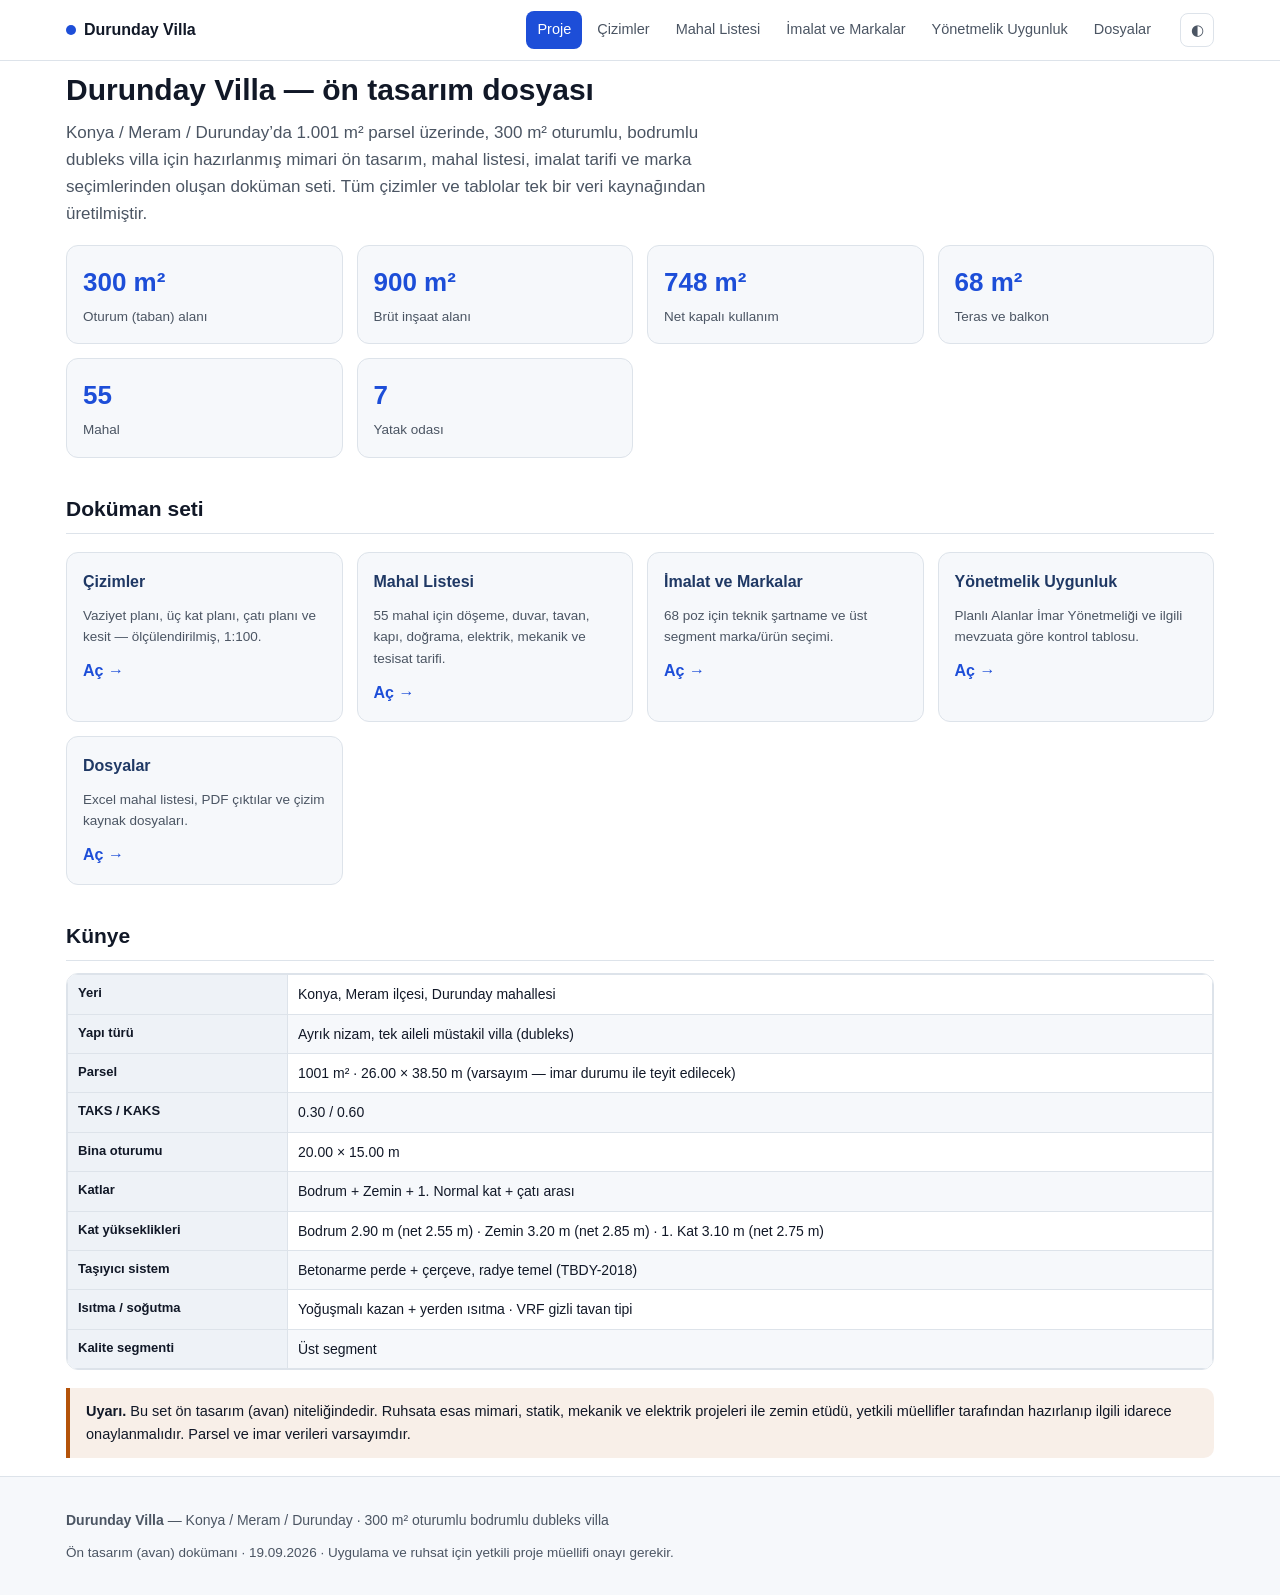
==== docs/index.html @ 6156f406 "Durunday Villa: ön tasarım, çizimler, mahal listesi, imalat + marka seçimleri ve web sitesi - kaynak" ====
<!DOCTYPE html>
<html lang="tr"><head>
<meta charset="utf-8">
<meta name="viewport" content="width=device-width, initial-scale=1">
<title>Proje — Durunday Villa</title>
<meta name="description" content="Konya Meram Durunday&#x27;da 300 m² oturumlu bodrumlu dubleks villa — mimari ön tasarım ve mahal listesi.">
<link rel="stylesheet" href="varlik/stil.css">
<link rel="icon" href="data:image/svg+xml,<svg xmlns='http://www.w3.org/2000/svg' viewBox='0 0 100 100'><text y='.9em' font-size='90'>🏠</text></svg>">
</head><body>
<header class="ust">
  <div class="sarmal ust-ic">
    <a class="marka" href="index.html"><span class="nokta"></span> Durunday Villa</a>
    <nav><a href="index.html" class="aktif">Proje</a>
<a href="cizimler.html">Çizimler</a>
<a href="mahal-listesi.html">Mahal Listesi</a>
<a href="imalat.html">İmalat ve Markalar</a>
<a href="yonetmelik.html">Yönetmelik Uygunluk</a>
<a href="dosyalar.html">Dosyalar</a></nav>
    <button class="tema" onclick="temaDegistir()" title="Açık / koyu tema">◐</button>
  </div>
</header>
<main class="sarmal">
<h1>Durunday Villa — ön tasarım dosyası</h1>
<p class="giris">Konya / Meram / Durunday’da 1.001 m² parsel üzerinde, 300 m² oturumlu, bodrumlu dubleks villa için hazırlanmış mimari ön tasarım, mahal listesi, imalat tarifi ve marka seçimlerinden oluşan doküman seti. Tüm çizimler ve tablolar tek bir veri kaynağından üretilmiştir.</p>
<div class="kartlar">
<div class="kart"><div class="sayi">300 m²</div><div class="etiket">Oturum (taban) alanı</div></div>
<div class="kart"><div class="sayi">900 m²</div><div class="etiket">Brüt inşaat alanı</div></div>
<div class="kart"><div class="sayi">748 m²</div><div class="etiket">Net kapalı kullanım</div></div>
<div class="kart"><div class="sayi">68 m²</div><div class="etiket">Teras ve balkon</div></div>
<div class="kart"><div class="sayi">55</div><div class="etiket">Mahal</div></div>
<div class="kart"><div class="sayi">7</div><div class="etiket">Yatak odası</div></div>
</div>
<h2>Doküman seti</h2><div class="kartlar">
<div class="kart"><h3 style="margin-top:0">Çizimler</h3><p class="kucuk">Vaziyet planı, üç kat planı, çatı planı ve kesit — ölçülendirilmiş, 1:100.</p><a href="cizimler.html">Aç →</a></div>
<div class="kart"><h3 style="margin-top:0">Mahal Listesi</h3><p class="kucuk">55 mahal için döşeme, duvar, tavan, kapı, doğrama, elektrik, mekanik ve tesisat tarifi.</p><a href="mahal-listesi.html">Aç →</a></div>
<div class="kart"><h3 style="margin-top:0">İmalat ve Markalar</h3><p class="kucuk">68 poz için teknik şartname ve üst segment marka/ürün seçimi.</p><a href="imalat.html">Aç →</a></div>
<div class="kart"><h3 style="margin-top:0">Yönetmelik Uygunluk</h3><p class="kucuk">Planlı Alanlar İmar Yönetmeliği ve ilgili mevzuata göre kontrol tablosu.</p><a href="yonetmelik.html">Aç →</a></div>
<div class="kart"><h3 style="margin-top:0">Dosyalar</h3><p class="kucuk">Excel mahal listesi, PDF çıktılar ve çizim kaynak dosyaları.</p><a href="dosyalar.html">Aç →</a></div>
</div>
<h2>Künye</h2><div class="kaydir"><table><tbody>
<tr><th style='width:220px'>Yeri</th><td>Konya, Meram ilçesi, Durunday mahallesi</td></tr>
<tr><th style='width:220px'>Yapı türü</th><td>Ayrık nizam, tek aileli müstakil villa (dubleks)</td></tr>
<tr><th style='width:220px'>Parsel</th><td>1001 m² · 26.00 × 38.50 m (varsayım — imar durumu ile teyit edilecek)</td></tr>
<tr><th style='width:220px'>TAKS / KAKS</th><td>0.30 / 0.60</td></tr>
<tr><th style='width:220px'>Bina oturumu</th><td>20.00 × 15.00 m</td></tr>
<tr><th style='width:220px'>Katlar</th><td>Bodrum + Zemin + 1. Normal kat + çatı arası</td></tr>
<tr><th style='width:220px'>Kat yükseklikleri</th><td>Bodrum 2.90 m (net 2.55 m) · Zemin 3.20 m (net 2.85 m) · 1. Kat 3.10 m (net 2.75 m)</td></tr>
<tr><th style='width:220px'>Taşıyıcı sistem</th><td>Betonarme perde + çerçeve, radye temel (TBDY-2018)</td></tr>
<tr><th style='width:220px'>Isıtma / soğutma</th><td>Yoğuşmalı kazan + yerden ısıtma · VRF gizli tavan tipi</td></tr>
<tr><th style='width:220px'>Kalite segmenti</th><td>Üst segment</td></tr>
</tbody></table></div>
<div class="uyari-kutu"><strong>Uyarı.</strong> Bu set ön tasarım (avan) niteliğindedir. Ruhsata esas mimari, statik, mekanik ve elektrik projeleri ile zemin etüdü, yetkili müellifler tarafından hazırlanıp ilgili idarece onaylanmalıdır. Parsel ve imar verileri varsayımdır.</div>
</main>
<footer class="alt"><div class="sarmal">
  <p><strong>Durunday Villa</strong> — Konya / Meram / Durunday · 300 m² oturumlu bodrumlu dubleks villa</p>
  <p class="kucuk">Ön tasarım (avan) dokümanı · 19.09.2026 · Uygulama ve ruhsat için yetkili proje müellifi onayı gerekir.</p>
</div></footer>
<script>
function temaDegistir(){const k=document.documentElement;const y=k.getAttribute('data-tema')==='koyu'?'acik':'koyu';
 k.setAttribute('data-tema',y);try{localStorage.setItem('tema',y)}catch(e){}}
(function(){try{const t=localStorage.getItem('tema');if(t)document.documentElement.setAttribute('data-tema',t)}catch(e){}})();
function tabloAra(girdi, tabloId){const s=girdi.value.toLocaleLowerCase('tr');
 document.querySelectorAll('#'+tabloId+' tbody tr').forEach(function(tr){
   tr.style.display = tr.textContent.toLocaleLowerCase('tr').indexOf(s)>-1 ? '' : 'none';});}
function katFiltre(btn, kat, tabloId){
 document.querySelectorAll('#'+tabloId+'-sekme .cip').forEach(b=>b.classList.remove('secili'));
 btn.classList.add('secili');
 document.querySelectorAll('#'+tabloId+' tbody tr').forEach(function(tr){
   tr.style.display = (kat==='*'||tr.dataset.kat===kat) ? '' : 'none';});}
</script>
</body></html>
---- docs/varlik/stil.css ----
:root{
  --ze:#ffffff; --ze2:#f6f8fb; --ze3:#eef2f7; --yz:#111827; --yz2:#4b5563;
  --vurgu:#1d4ed8; --vurgu2:#1f3864; --cerceve:#dde3ea; --iyi:#047857; --uyari:#b45309;
}
:root[data-tema="koyu"]{
  --ze:#0f141b; --ze2:#151c25; --ze3:#1c242f; --yz:#e8edf3; --yz2:#9aa7b5;
  --vurgu:#7aa2ff; --vurgu2:#cbd9ff; --cerceve:#26303c; --iyi:#34d399; --uyari:#fbbf24;
}
@media (prefers-color-scheme: dark){ :root:not([data-tema="acik"]){
  --ze:#0f141b; --ze2:#151c25; --ze3:#1c242f; --yz:#e8edf3; --yz2:#9aa7b5;
  --vurgu:#7aa2ff; --vurgu2:#cbd9ff; --cerceve:#26303c; --iyi:#34d399; --uyari:#fbbf24; }}
*{box-sizing:border-box}
html,body{margin:0;padding:0}
body{background:var(--ze);color:var(--yz);font:16px/1.6 -apple-system,BlinkMacSystemFont,"Segoe UI",Roboto,"Helvetica Neue",Arial,sans-serif}
.sarmal{max-width:1180px;margin:0 auto;padding:0 16px}
.ust{position:sticky;top:0;z-index:20;background:var(--ze);border-bottom:1px solid var(--cerceve)}
.ust-ic{display:flex;align-items:center;gap:18px;min-height:60px;flex-wrap:wrap}
.marka{font-weight:700;text-decoration:none;color:var(--yz);white-space:nowrap;display:flex;align-items:center;gap:8px}
.nokta{width:10px;height:10px;border-radius:50%;background:var(--vurgu);display:inline-block}
.ust nav{display:flex;gap:4px;flex-wrap:wrap;margin-left:auto}
.ust nav a{color:var(--yz2);text-decoration:none;padding:7px 11px;border-radius:8px;font-size:14.5px;white-space:nowrap}
.ust nav a:hover{background:var(--ze3);color:var(--yz)}
.ust nav a.aktif{background:var(--vurgu);color:#fff}
.tema{background:none;border:1px solid var(--cerceve);color:var(--yz2);border-radius:8px;
  width:34px;height:34px;cursor:pointer;font-size:15px}
main{padding:28px 0 56px}
h1{font-size:30px;line-height:1.25;margin:10px 0 6px}
h2{font-size:21px;margin:34px 0 12px;padding-bottom:8px;border-bottom:1px solid var(--cerceve)}
h3{font-size:16px;margin:22px 0 8px;color:var(--vurgu2)}
p{margin:10px 0}
.giris{color:var(--yz2);font-size:17px;max-width:70ch}
.kucuk{font-size:13.5px;color:var(--yz2)}
.kartlar{display:grid;grid-template-columns:repeat(auto-fit,minmax(220px,1fr));gap:14px;margin:18px 0}
.kart{background:var(--ze2);border:1px solid var(--cerceve);border-radius:12px;padding:16px}
.kart .sayi{font-size:26px;font-weight:700;color:var(--vurgu)}
.kart .etiket{font-size:13.5px;color:var(--yz2);margin-top:2px}
.kart a{color:var(--vurgu);text-decoration:none;font-weight:600}
.kart a:hover{text-decoration:underline}
table{width:100%;border-collapse:collapse;font-size:14px;background:var(--ze)}
th,td{border:1px solid var(--cerceve);padding:8px 10px;text-align:left;vertical-align:top}
th{background:var(--ze3);font-size:13px}
thead th{position:sticky;top:60px;z-index:5}
tbody tr:nth-child(even){background:var(--ze2)}
td.kod,th.kod{white-space:nowrap;font-weight:700;color:var(--vurgu)}
td.sayi{text-align:right;white-space:nowrap}
.kaydir{overflow-x:auto;border:1px solid var(--cerceve);border-radius:12px}
.kaydir table{border:0}
.araclar{display:flex;gap:10px;flex-wrap:wrap;align-items:center;margin:14px 0}
input[type=search]{flex:1;min-width:220px;padding:9px 12px;border:1px solid var(--cerceve);
  border-radius:9px;background:var(--ze2);color:var(--yz);font-size:15px}
.cip{border:1px solid var(--cerceve);background:var(--ze2);color:var(--yz2);border-radius:999px;
  padding:6px 13px;font-size:13.5px;cursor:pointer}
.cip.secili{background:var(--vurgu);border-color:var(--vurgu);color:#fff}
.rozet{display:inline-block;padding:2px 9px;border-radius:999px;font-size:12.5px;font-weight:600}
.rozet.iyi{background:rgba(4,120,87,.12);color:var(--iyi)}
.rozet.uyari{background:rgba(180,83,9,.14);color:var(--uyari)}
figure{margin:0 0 26px}
figure img{width:100%;height:auto;display:block;background:#fff;border:1px solid var(--cerceve);border-radius:12px}
figcaption{font-size:14px;color:var(--yz2);margin-top:8px;display:flex;gap:10px;flex-wrap:wrap}
figcaption a{color:var(--vurgu)}
.uyari-kutu{background:rgba(180,83,9,.09);border-left:4px solid var(--uyari);
  padding:12px 16px;border-radius:0 10px 10px 0;margin:18px 0;font-size:14.5px}
.alt{border-top:1px solid var(--cerceve);padding:22px 0;color:var(--yz2);font-size:14px;background:var(--ze2)}
.liste{list-style:none;padding:0;margin:14px 0}
.liste li{border:1px solid var(--cerceve);border-radius:11px;padding:13px 15px;margin-bottom:9px;background:var(--ze2);
  display:flex;gap:14px;align-items:center;flex-wrap:wrap}
.liste .ad{font-weight:600}
.liste a{margin-left:auto;color:var(--vurgu);text-decoration:none;font-weight:600;white-space:nowrap}
.marka-hucre{color:var(--vurgu2);font-weight:500}
@media(max-width:700px){ h1{font-size:24px} thead th{position:static} .ust nav{margin-left:0;width:100%} }
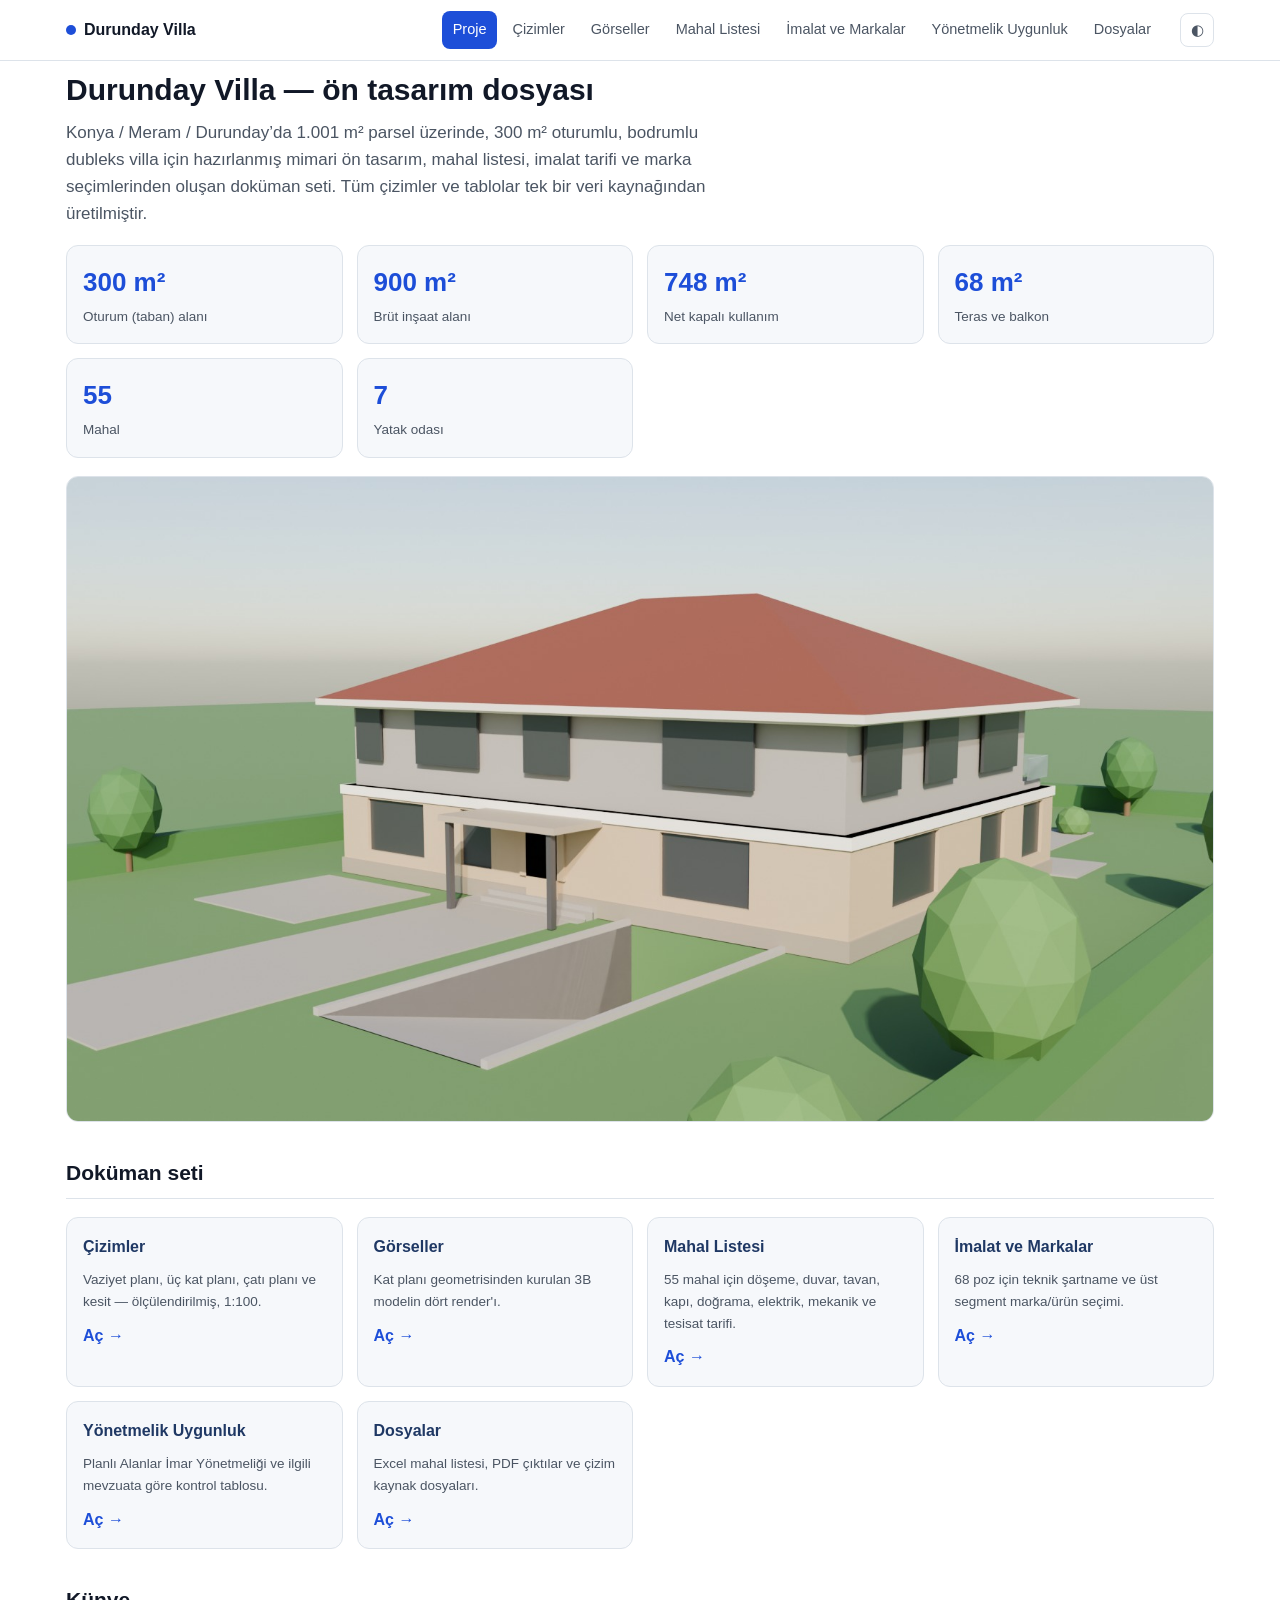
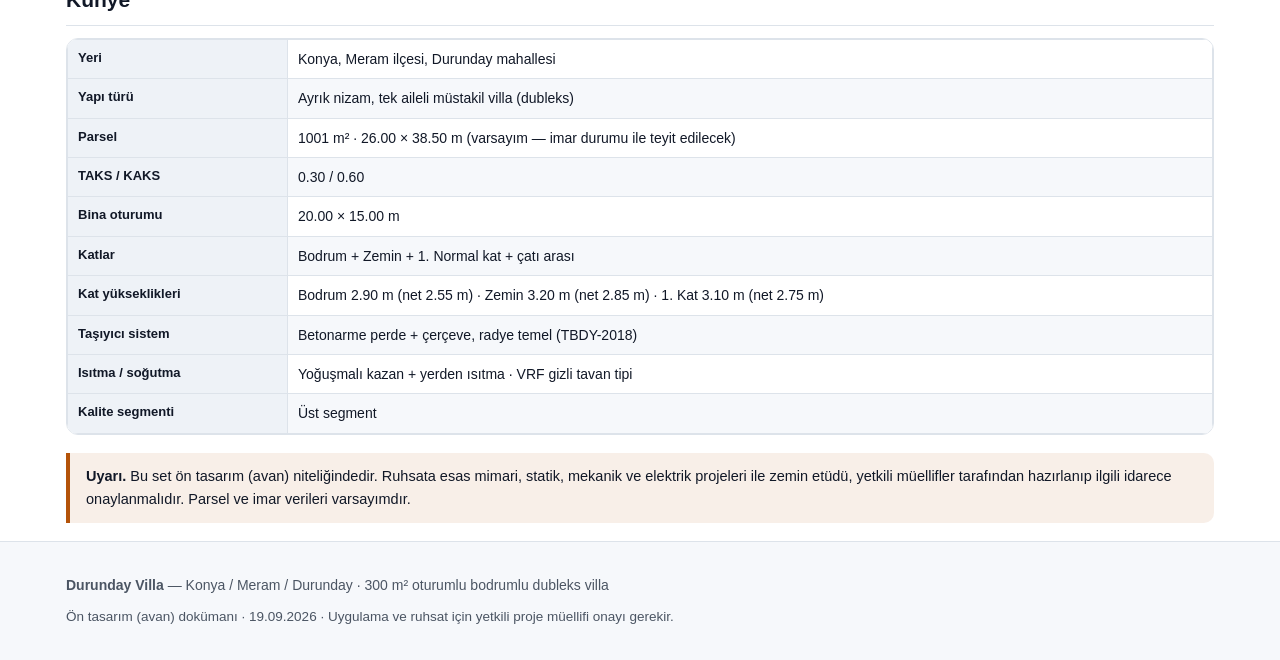
==== commit 08b05b42: "3B render: kaynak/render_3b.py (Blender/Cycles) + dört görsel ve Görseller sayfası - Model veri.py g" ====
--- a/docs/index.html
+++ b/docs/index.html
@@ -12,6 +12,7 @@
     <a class="marka" href="index.html"><span class="nokta"></span> Durunday Villa</a>
     <nav><a href="index.html" class="aktif">Proje</a>
 <a href="cizimler.html">Çizimler</a>
+<a href="render.html">Görseller</a>
 <a href="mahal-listesi.html">Mahal Listesi</a>
 <a href="imalat.html">İmalat ve Markalar</a>
 <a href="yonetmelik.html">Yönetmelik Uygunluk</a>
@@ -30,8 +31,10 @@
 <div class="kart"><div class="sayi">55</div><div class="etiket">Mahal</div></div>
 <div class="kart"><div class="sayi">7</div><div class="etiket">Yatak odası</div></div>
 </div>
+<figure style="margin:18px 0 6px"><img src="varlik/render/giris.jpg" alt="Durunday Villa giriş cephesi"></figure>
 <h2>Doküman seti</h2><div class="kartlar">
 <div class="kart"><h3 style="margin-top:0">Çizimler</h3><p class="kucuk">Vaziyet planı, üç kat planı, çatı planı ve kesit — ölçülendirilmiş, 1:100.</p><a href="cizimler.html">Aç →</a></div>
+<div class="kart"><h3 style="margin-top:0">Görseller</h3><p class="kucuk">Kat planı geometrisinden kurulan 3B modelin dört render&#x27;ı.</p><a href="render.html">Aç →</a></div>
 <div class="kart"><h3 style="margin-top:0">Mahal Listesi</h3><p class="kucuk">55 mahal için döşeme, duvar, tavan, kapı, doğrama, elektrik, mekanik ve tesisat tarifi.</p><a href="mahal-listesi.html">Aç →</a></div>
 <div class="kart"><h3 style="margin-top:0">İmalat ve Markalar</h3><p class="kucuk">68 poz için teknik şartname ve üst segment marka/ürün seçimi.</p><a href="imalat.html">Aç →</a></div>
 <div class="kart"><h3 style="margin-top:0">Yönetmelik Uygunluk</h3><p class="kucuk">Planlı Alanlar İmar Yönetmeliği ve ilgili mevzuata göre kontrol tablosu.</p><a href="yonetmelik.html">Aç →</a></div>
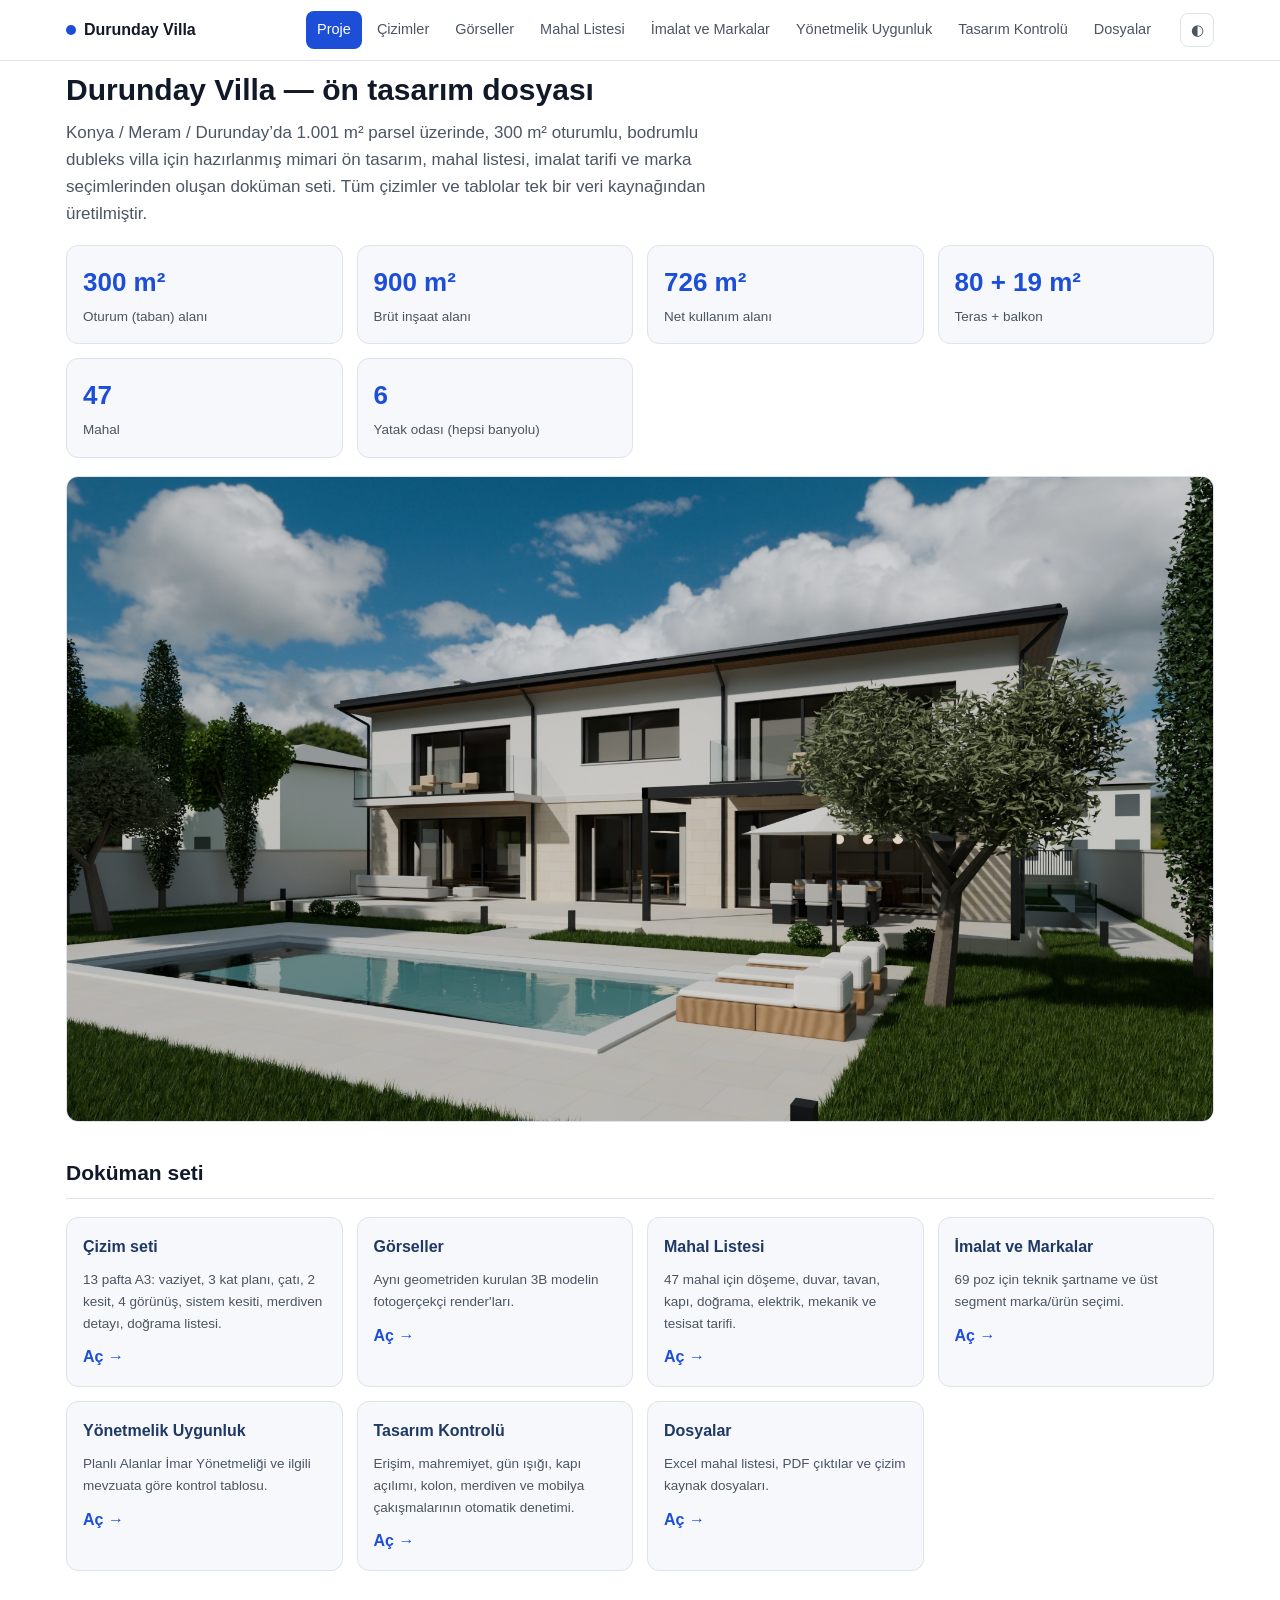
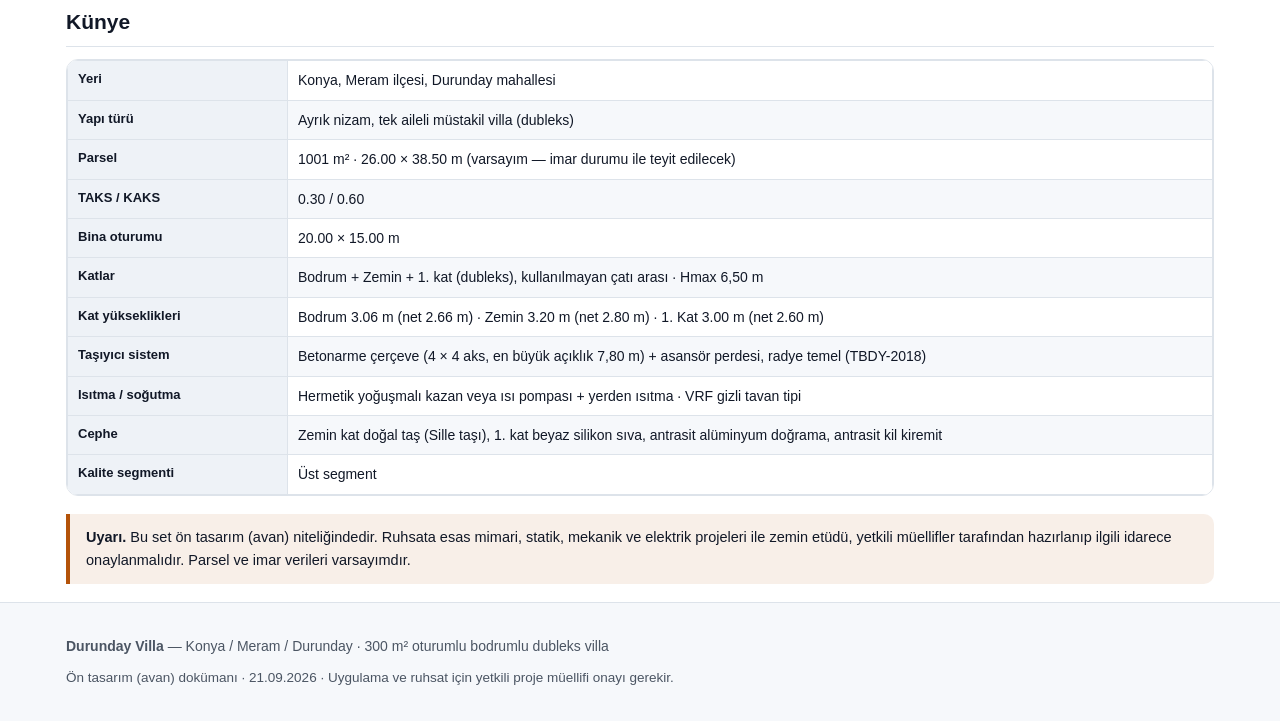
==== commit 7ad70fbb: "R1: plan kurgusu yeniden tasarlandı, 13 paftalık çizim seti, otomatik tasarım kontrolü, yeni render'" ====
--- a/docs/index.html
+++ b/docs/index.html
@@ -16,6 +16,7 @@
 <a href="mahal-listesi.html">Mahal Listesi</a>
 <a href="imalat.html">İmalat ve Markalar</a>
 <a href="yonetmelik.html">Yönetmelik Uygunluk</a>
+<a href="kontrol.html">Tasarım Kontrolü</a>
 <a href="dosyalar.html">Dosyalar</a></nav>
     <button class="tema" onclick="temaDegistir()" title="Açık / koyu tema">◐</button>
   </div>
@@ -26,18 +27,19 @@
 <div class="kartlar">
 <div class="kart"><div class="sayi">300 m²</div><div class="etiket">Oturum (taban) alanı</div></div>
 <div class="kart"><div class="sayi">900 m²</div><div class="etiket">Brüt inşaat alanı</div></div>
-<div class="kart"><div class="sayi">748 m²</div><div class="etiket">Net kapalı kullanım</div></div>
-<div class="kart"><div class="sayi">68 m²</div><div class="etiket">Teras ve balkon</div></div>
-<div class="kart"><div class="sayi">55</div><div class="etiket">Mahal</div></div>
-<div class="kart"><div class="sayi">7</div><div class="etiket">Yatak odası</div></div>
+<div class="kart"><div class="sayi">726 m²</div><div class="etiket">Net kullanım alanı</div></div>
+<div class="kart"><div class="sayi">80 + 19 m²</div><div class="etiket">Teras + balkon</div></div>
+<div class="kart"><div class="sayi">47</div><div class="etiket">Mahal</div></div>
+<div class="kart"><div class="sayi">6</div><div class="etiket">Yatak odası (hepsi banyolu)</div></div>
 </div>
-<figure style="margin:18px 0 6px"><img src="varlik/render/giris.jpg" alt="Durunday Villa giriş cephesi"></figure>
+<figure style="margin:18px 0 6px"><img src="varlik/render/bahce.jpg" alt="Durunday Villa"></figure>
 <h2>Doküman seti</h2><div class="kartlar">
-<div class="kart"><h3 style="margin-top:0">Çizimler</h3><p class="kucuk">Vaziyet planı, üç kat planı, çatı planı ve kesit — ölçülendirilmiş, 1:100.</p><a href="cizimler.html">Aç →</a></div>
-<div class="kart"><h3 style="margin-top:0">Görseller</h3><p class="kucuk">Kat planı geometrisinden kurulan 3B modelin dört render&#x27;ı.</p><a href="render.html">Aç →</a></div>
-<div class="kart"><h3 style="margin-top:0">Mahal Listesi</h3><p class="kucuk">55 mahal için döşeme, duvar, tavan, kapı, doğrama, elektrik, mekanik ve tesisat tarifi.</p><a href="mahal-listesi.html">Aç →</a></div>
-<div class="kart"><h3 style="margin-top:0">İmalat ve Markalar</h3><p class="kucuk">68 poz için teknik şartname ve üst segment marka/ürün seçimi.</p><a href="imalat.html">Aç →</a></div>
+<div class="kart"><h3 style="margin-top:0">Çizim seti</h3><p class="kucuk">13 pafta A3: vaziyet, 3 kat planı, çatı, 2 kesit, 4 görünüş, sistem kesiti, merdiven detayı, doğrama listesi.</p><a href="cizimler.html">Aç →</a></div>
+<div class="kart"><h3 style="margin-top:0">Görseller</h3><p class="kucuk">Aynı geometriden kurulan 3B modelin fotogerçekçi render&#x27;ları.</p><a href="render.html">Aç →</a></div>
+<div class="kart"><h3 style="margin-top:0">Mahal Listesi</h3><p class="kucuk">47 mahal için döşeme, duvar, tavan, kapı, doğrama, elektrik, mekanik ve tesisat tarifi.</p><a href="mahal-listesi.html">Aç →</a></div>
+<div class="kart"><h3 style="margin-top:0">İmalat ve Markalar</h3><p class="kucuk">69 poz için teknik şartname ve üst segment marka/ürün seçimi.</p><a href="imalat.html">Aç →</a></div>
 <div class="kart"><h3 style="margin-top:0">Yönetmelik Uygunluk</h3><p class="kucuk">Planlı Alanlar İmar Yönetmeliği ve ilgili mevzuata göre kontrol tablosu.</p><a href="yonetmelik.html">Aç →</a></div>
+<div class="kart"><h3 style="margin-top:0">Tasarım Kontrolü</h3><p class="kucuk">Erişim, mahremiyet, gün ışığı, kapı açılımı, kolon, merdiven ve mobilya çakışmalarının otomatik denetimi.</p><a href="kontrol.html">Aç →</a></div>
 <div class="kart"><h3 style="margin-top:0">Dosyalar</h3><p class="kucuk">Excel mahal listesi, PDF çıktılar ve çizim kaynak dosyaları.</p><a href="dosyalar.html">Aç →</a></div>
 </div>
 <h2>Künye</h2><div class="kaydir"><table><tbody>
@@ -46,17 +48,18 @@
 <tr><th style='width:220px'>Parsel</th><td>1001 m² · 26.00 × 38.50 m (varsayım — imar durumu ile teyit edilecek)</td></tr>
 <tr><th style='width:220px'>TAKS / KAKS</th><td>0.30 / 0.60</td></tr>
 <tr><th style='width:220px'>Bina oturumu</th><td>20.00 × 15.00 m</td></tr>
-<tr><th style='width:220px'>Katlar</th><td>Bodrum + Zemin + 1. Normal kat + çatı arası</td></tr>
-<tr><th style='width:220px'>Kat yükseklikleri</th><td>Bodrum 2.90 m (net 2.55 m) · Zemin 3.20 m (net 2.85 m) · 1. Kat 3.10 m (net 2.75 m)</td></tr>
-<tr><th style='width:220px'>Taşıyıcı sistem</th><td>Betonarme perde + çerçeve, radye temel (TBDY-2018)</td></tr>
-<tr><th style='width:220px'>Isıtma / soğutma</th><td>Yoğuşmalı kazan + yerden ısıtma · VRF gizli tavan tipi</td></tr>
+<tr><th style='width:220px'>Katlar</th><td>Bodrum + Zemin + 1. kat (dubleks), kullanılmayan çatı arası · Hmax 6,50 m</td></tr>
+<tr><th style='width:220px'>Kat yükseklikleri</th><td>Bodrum 3.06 m (net 2.66 m) · Zemin 3.20 m (net 2.80 m) · 1. Kat 3.00 m (net 2.60 m)</td></tr>
+<tr><th style='width:220px'>Taşıyıcı sistem</th><td>Betonarme çerçeve (4 × 4 aks, en büyük açıklık 7,80 m) + asansör perdesi, radye temel (TBDY-2018)</td></tr>
+<tr><th style='width:220px'>Isıtma / soğutma</th><td>Hermetik yoğuşmalı kazan veya ısı pompası + yerden ısıtma · VRF gizli tavan tipi</td></tr>
+<tr><th style='width:220px'>Cephe</th><td>Zemin kat doğal taş (Sille taşı), 1. kat beyaz silikon sıva, antrasit alüminyum doğrama, antrasit kil kiremit</td></tr>
 <tr><th style='width:220px'>Kalite segmenti</th><td>Üst segment</td></tr>
 </tbody></table></div>
 <div class="uyari-kutu"><strong>Uyarı.</strong> Bu set ön tasarım (avan) niteliğindedir. Ruhsata esas mimari, statik, mekanik ve elektrik projeleri ile zemin etüdü, yetkili müellifler tarafından hazırlanıp ilgili idarece onaylanmalıdır. Parsel ve imar verileri varsayımdır.</div>
 </main>
 <footer class="alt"><div class="sarmal">
   <p><strong>Durunday Villa</strong> — Konya / Meram / Durunday · 300 m² oturumlu bodrumlu dubleks villa</p>
-  <p class="kucuk">Ön tasarım (avan) dokümanı · 19.09.2026 · Uygulama ve ruhsat için yetkili proje müellifi onayı gerekir.</p>
+  <p class="kucuk">Ön tasarım (avan) dokümanı · 21.09.2026 · Uygulama ve ruhsat için yetkili proje müellifi onayı gerekir.</p>
 </div></footer>
 <script>
 function temaDegistir(){const k=document.documentElement;const y=k.getAttribute('data-tema')==='koyu'?'acik':'koyu';
--- a/docs/varlik/stil.css
+++ b/docs/varlik/stil.css
@@ -55,6 +55,7 @@
 .rozet{display:inline-block;padding:2px 9px;border-radius:999px;font-size:12.5px;font-weight:600}
 .rozet.iyi{background:rgba(4,120,87,.12);color:var(--iyi)}
 .rozet.uyari{background:rgba(180,83,9,.14);color:var(--uyari)}
+.rozet.hata{background:rgba(185,28,28,.12);color:#b91c1c}
 figure{margin:0 0 26px}
 figure img{width:100%;height:auto;display:block;background:#fff;border:1px solid var(--cerceve);border-radius:12px}
 figcaption{font-size:14px;color:var(--yz2);margin-top:8px;display:flex;gap:10px;flex-wrap:wrap}
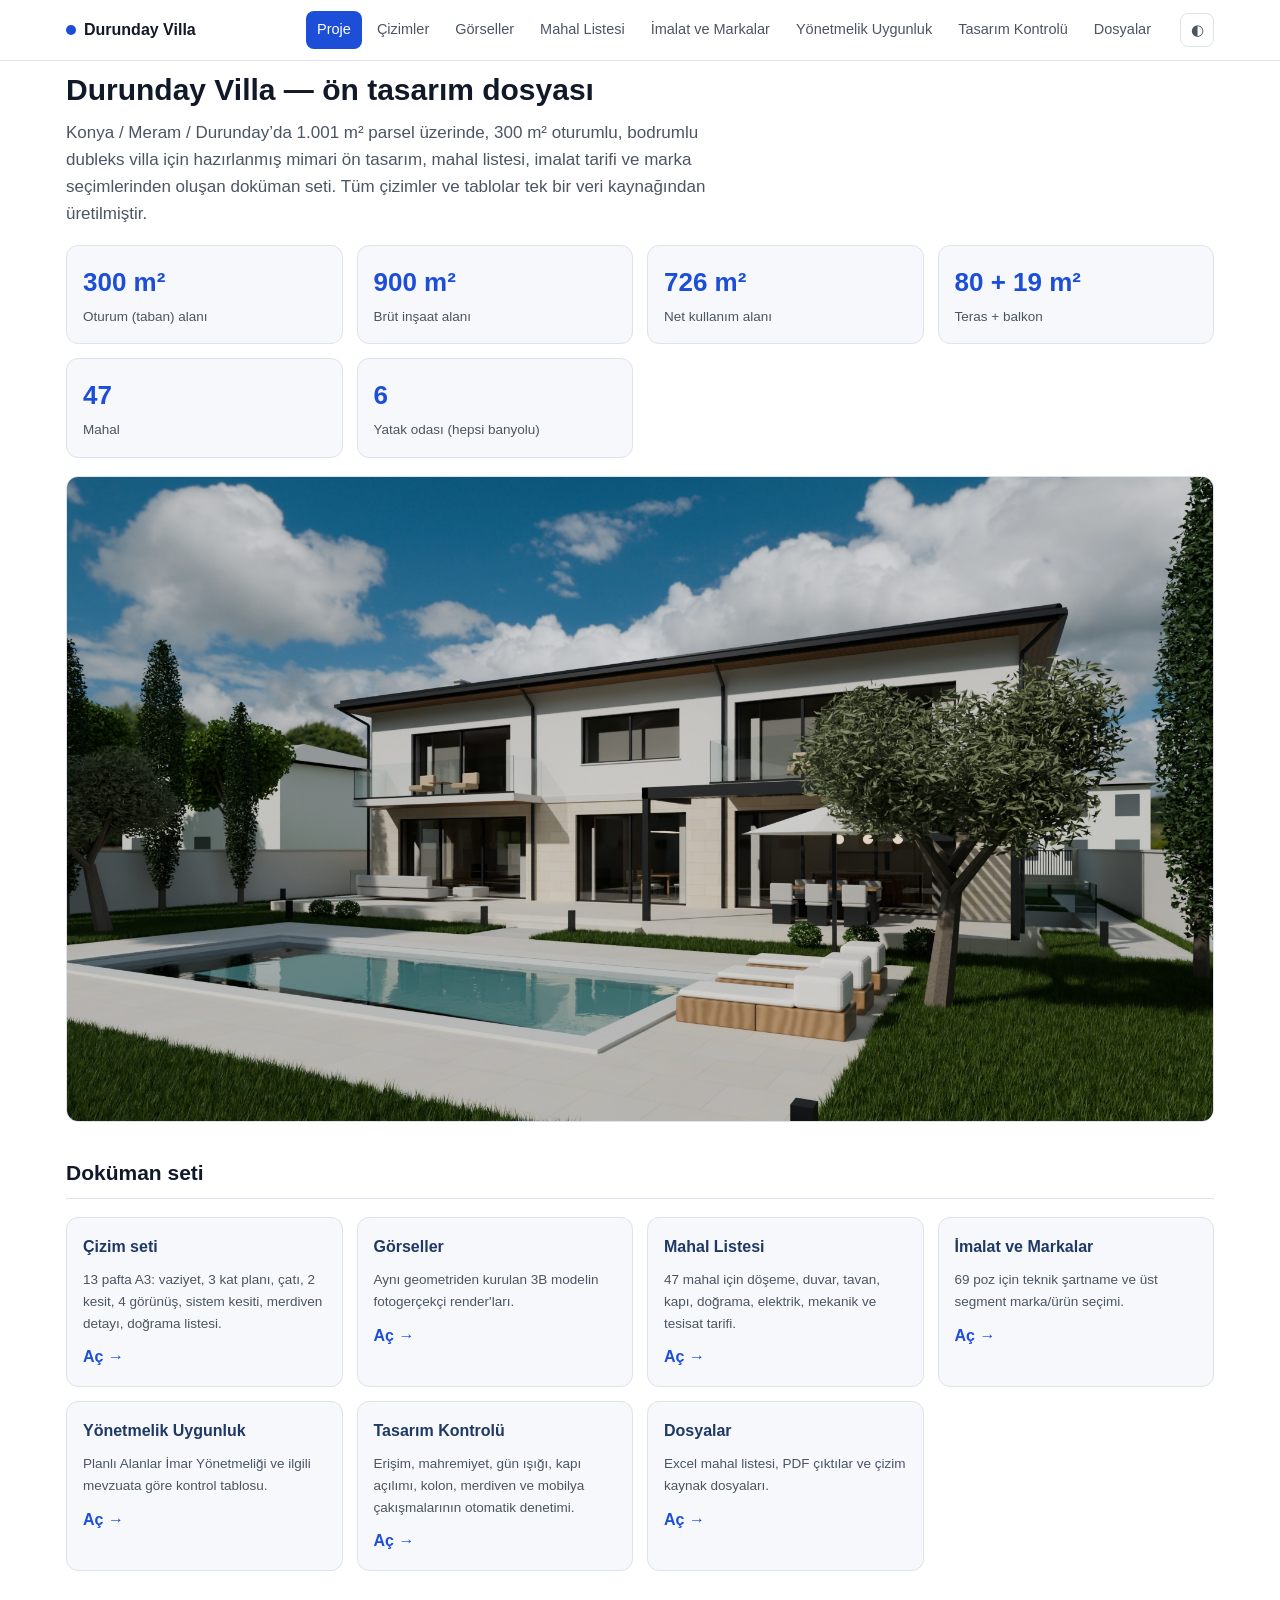
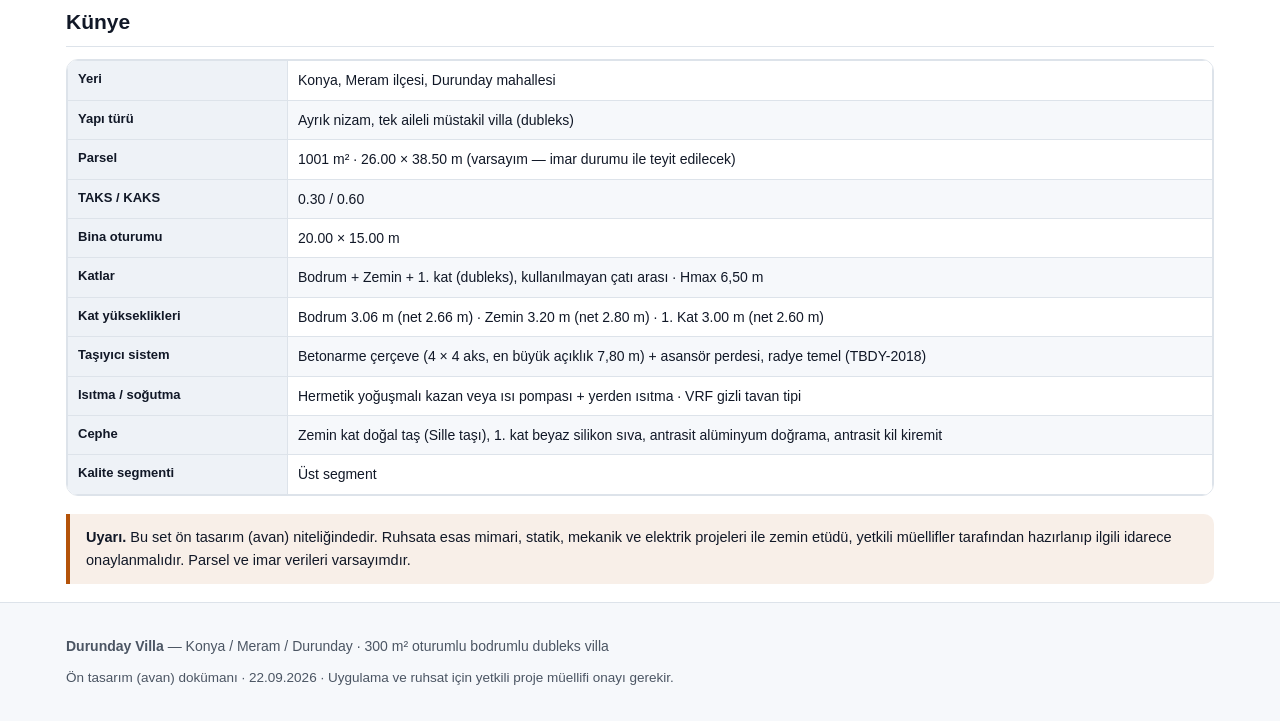
==== commit e4b796ee: "Site: Dosyalar sayfasına katmanlı DWG/DXF seti (ZIP, pafta pafta, toplu dosya, katman listesi, mimar" ====
--- a/docs/index.html
+++ b/docs/index.html
@@ -59,7 +59,7 @@
 </main>
 <footer class="alt"><div class="sarmal">
   <p><strong>Durunday Villa</strong> — Konya / Meram / Durunday · 300 m² oturumlu bodrumlu dubleks villa</p>
-  <p class="kucuk">Ön tasarım (avan) dokümanı · 21.09.2026 · Uygulama ve ruhsat için yetkili proje müellifi onayı gerekir.</p>
+  <p class="kucuk">Ön tasarım (avan) dokümanı · 22.09.2026 · Uygulama ve ruhsat için yetkili proje müellifi onayı gerekir.</p>
 </div></footer>
 <script>
 function temaDegistir(){const k=document.documentElement;const y=k.getAttribute('data-tema')==='koyu'?'acik':'koyu';
--- a/docs/varlik/stil.css
+++ b/docs/varlik/stil.css
@@ -46,6 +46,9 @@
 td.sayi{text-align:right;white-space:nowrap}
 .kaydir{overflow-x:auto;border:1px solid var(--cerceve);border-radius:12px}
 .kaydir table{border:0}
+.kaydir thead th{top:0}
+td a{color:var(--vurgu);font-weight:600;text-decoration:none}
+td a:hover{text-decoration:underline}
 .araclar{display:flex;gap:10px;flex-wrap:wrap;align-items:center;margin:14px 0}
 input[type=search]{flex:1;min-width:220px;padding:9px 12px;border:1px solid var(--cerceve);
   border-radius:9px;background:var(--ze2);color:var(--yz);font-size:15px}
